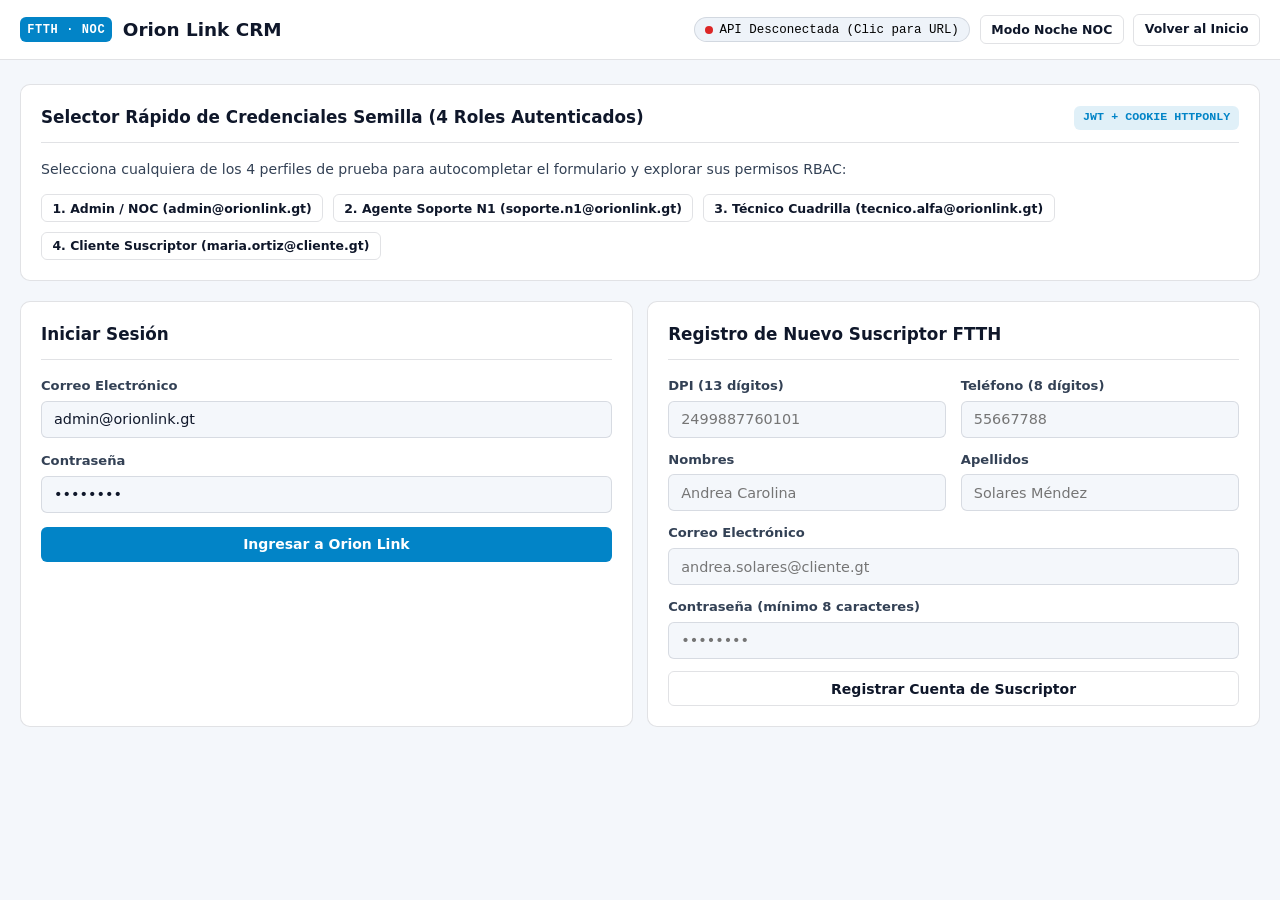
==== pages/auth.html @ fd2f9c3d "feat(auth-html): build authentication page with DPI registration and 4-role quick demo selector" ====
<!DOCTYPE html>
<html lang="es">
<head>
  <meta charset="UTF-8">
  <meta name="viewport" content="width=device-width, initial-scale=1.0">
  <title>Orion Link — Acceso Multi-Rol &amp; Registro de Suscriptores</title>
  <link rel="stylesheet" href="../css/styles.css">
</head>
<body>
  <header class="topbar">
    <a href="../index.html" class="brand">
      <span class="brand-badge">FTTH · NOC</span>
      <span>Orion Link CRM</span>
    </a>
    <div class="topbar-actions">
      <button type="button" class="api-status-pill" data-api-indicator>
        <span class="status-dot" data-api-dot></span>
        <span data-api-text>Verificando API...</span>
      </button>
      <button type="button" class="btn btn-outline btn-sm" data-action="toggle-theme">Modo Noche NOC</button>
      <a href="../index.html" class="btn btn-outline btn-sm">Volver al Inicio</a>
    </div>
  </header>

  <main class="container">
    <section class="card">
      <div class="card-header">
        <h1 class="card-title">Selector Rápido de Credenciales Semilla (4 Roles Autenticados)</h1>
        <span class="badge badge-info">JWT + Cookie HttpOnly</span>
      </div>
      <p style="font-size: 0.88rem; color: var(--text-secondary); margin-bottom: 0.85rem;">
        Selecciona cualquiera de los 4 perfiles de prueba para autocompletar el formulario y explorar sus permisos RBAC:
      </p>
      <div style="display: flex; flex-wrap: wrap; gap: 0.6rem;">
        <button type="button" class="btn btn-outline btn-sm" data-demo-email="admin@orionlink.gt" data-demo-role="Admin / NOC">
          1. Admin / NOC (admin@orionlink.gt)
        </button>
        <button type="button" class="btn btn-outline btn-sm" data-demo-email="soporte.n1@orionlink.gt" data-demo-role="Agente Soporte N1">
          2. Agente Soporte N1 (soporte.n1@orionlink.gt)
        </button>
        <button type="button" class="btn btn-outline btn-sm" data-demo-email="tecnico.alfa@orionlink.gt" data-demo-role="Técnico Cuadrilla Alfa">
          3. Técnico Cuadrilla (tecnico.alfa@orionlink.gt)
        </button>
        <button type="button" class="btn btn-outline btn-sm" data-demo-email="maria.ortiz@cliente.gt" data-demo-role="Cliente Suscriptor (En Falla Masiva)">
          4. Cliente Suscriptor (maria.ortiz@cliente.gt)
        </button>
      </div>
    </section>

    <div class="form-grid">
      <section class="card">
        <div class="card-header">
          <h2 class="card-title">Iniciar Sesión</h2>
        </div>
        <form id="login-form" style="display: grid; gap: 0.85rem;">
          <div>
            <label for="login-email">Correo Electrónico</label>
            <input type="email" id="login-email" required placeholder="admin@orionlink.gt" value="admin@orionlink.gt">
          </div>
          <div>
            <label for="login-password">Contraseña</label>
            <input type="password" id="login-password" required placeholder="••••••••" value="password">
          </div>
          <button type="submit" class="btn btn-primary">Ingresar a Orion Link</button>
        </form>
      </section>

      <section class="card">
        <div class="card-header">
          <h2 class="card-title">Registro de Nuevo Suscriptor FTTH</h2>
        </div>
        <form id="register-form" style="display: grid; gap: 0.75rem;">
          <div class="form-grid">
            <div>
              <label for="reg-dpi">DPI (13 dígitos)</label>
              <input type="text" id="reg-dpi" required minlength="13" maxlength="13" placeholder="2499887760101">
            </div>
            <div>
              <label for="reg-phone">Teléfono (8 dígitos)</label>
              <input type="text" id="reg-phone" required minlength="8" maxlength="8" placeholder="55667788">
            </div>
          </div>
          <div class="form-grid">
            <div>
              <label for="reg-first-name">Nombres</label>
              <input type="text" id="reg-first-name" required placeholder="Andrea Carolina">
            </div>
            <div>
              <label for="reg-last-name">Apellidos</label>
              <input type="text" id="reg-last-name" required placeholder="Solares Méndez">
            </div>
          </div>
          <div>
            <label for="reg-email">Correo Electrónico</label>
            <input type="email" id="reg-email" required placeholder="andrea.solares@cliente.gt">
          </div>
          <div>
            <label for="reg-password">Contraseña (mínimo 8 caracteres)</label>
            <input type="password" id="reg-password" required minlength="8" placeholder="••••••••">
          </div>
          <button type="submit" class="btn btn-outline">Registrar Cuenta de Suscriptor</button>
        </form>
      </section>
    </div>
  </main>

  <script type="module" src="../js/auth.js"></script>
</body>
</html>
---- css/styles.css ----
/* ============================================================================
   ORION LINK FRONTEND — SISTEMA DE DISEÑO BITEMA (MODO CLARO & MODO NOCHE NOC)
   Autor: Henrik Anderson Oloroso García (Anderson-Oloroso)
   Enfoque: Mobile-First, CSS Custom Properties, Alto Contraste WCAG
   ============================================================================ */

:root {
  --bg-page: #f4f7fb;
  --bg-surface: #ffffff;
  --bg-elevated: #eef3f9;
  --text-primary: #0f172a;
  --text-secondary: #334155;
  --text-muted: #64748b;
  --border-color: rgba(15, 23, 42, 0.12);
  --brand-primary: #0b2d62;
  --brand-accent: #0284c7;
  --brand-accent-soft: rgba(2, 132, 199, 0.12);
  --optical-optimal: #16a34a;
  --optical-optimal-bg: rgba(22, 163, 74, 0.12);
  --optical-warning: #d97706;
  --optical-warning-bg: rgba(217, 119, 6, 0.14);
  --optical-critical: #dc2626;
  --optical-critical-bg: rgba(220, 38, 38, 0.14);
  --radius-sm: 6px;
  --radius-md: 10px;
  --radius-lg: 14px;
  --font-sans: 'Inter', 'Segoe UI', system-ui, -apple-system, sans-serif;
  --font-mono: 'Consolas', 'Courier New', ui-monospace, monospace;
}

[data-theme="dark"] {
  --bg-page: #090d16;
  --bg-surface: #111827;
  --bg-elevated: #1e293b;
  --text-primary: #f8fafc;
  --text-secondary: #cbd5e1;
  --text-muted: #94a3b8;
  --border-color: rgba(148, 163, 184, 0.18);
  --brand-primary: #38bdf8;
  --brand-accent: #0ea5e9;
  --brand-accent-soft: rgba(56, 189, 248, 0.15);
  --optical-optimal: #4ade80;
  --optical-optimal-bg: rgba(74, 222, 128, 0.14);
  --optical-warning: #fbbf24;
  --optical-warning-bg: rgba(251, 191, 36, 0.16);
  --optical-critical: #f87171;
  --optical-critical-bg: rgba(248, 113, 113, 0.18);
}

*, *::before, *::after {
  box-sizing: border-box;
  margin: 0;
  padding: 0;
}

body {
  font-family: var(--font-sans);
  background-color: var(--bg-page);
  color: var(--text-primary);
  line-height: 1.5;
  min-height: 100vh;
  transition: background-color 0.2s ease, color 0.2s ease;
}

a {
  color: var(--brand-accent);
  text-decoration: none;
}

/* --- TOPBAR & NAVIGATION --- */
.topbar {
  position: sticky;
  top: 0;
  z-index: 50;
  background-color: var(--bg-surface);
  border-bottom: 1px solid var(--border-color);
  padding: 0.85rem 1.25rem;
  display: flex;
  flex-wrap: wrap;
  align-items: center;
  justify-content: space-between;
  gap: 0.75rem;
}

.brand {
  display: flex;
  align-items: center;
  gap: 0.65rem;
  font-weight: 700;
  font-size: 1.15rem;
  color: var(--text-primary);
}

.brand-badge {
  background: var(--brand-accent);
  color: #ffffff;
  font-family: var(--font-mono);
  font-size: 0.75rem;
  padding: 0.2rem 0.45rem;
  border-radius: var(--radius-sm);
  letter-spacing: 0.05em;
}

.topbar-actions {
  display: flex;
  align-items: center;
  flex-wrap: wrap;
  gap: 0.6rem;
}

.api-status-pill {
  display: inline-flex;
  align-items: center;
  gap: 0.4rem;
  font-size: 0.78rem;
  font-family: var(--font-mono);
  padding: 0.3rem 0.65rem;
  border-radius: 999px;
  border: 1px solid var(--border-color);
  background: var(--bg-elevated);
  cursor: pointer;
}

.status-dot {
  width: 8px;
  height: 8px;
  border-radius: 50%;
  background: var(--optical-warning);
}

.status-dot.online { background: var(--optical-optimal); }
.status-dot.offline { background: var(--optical-critical); }

/* --- BUTTONS & INPUTS --- */
.btn {
  display: inline-flex;
  align-items: center;
  justify-content: center;
  gap: 0.4rem;
  font-family: inherit;
  font-size: 0.875rem;
  font-weight: 600;
  padding: 0.55rem 1rem;
  border-radius: var(--radius-sm);
  border: 1px solid transparent;
  cursor: pointer;
  transition: opacity 0.15s ease, transform 0.1s ease;
}

.btn:hover { opacity: 0.92; }
.btn:active { transform: translateY(1px); }

.btn-primary {
  background-color: var(--brand-accent);
  color: #ffffff;
}

.btn-outline {
  background-color: transparent;
  border-color: var(--border-color);
  color: var(--text-primary);
}

.btn-danger {
  background-color: var(--optical-critical);
  color: #ffffff;
}

.btn-success {
  background-color: var(--optical-optimal);
  color: #ffffff;
}

.btn-sm {
  font-size: 0.78rem;
  padding: 0.35rem 0.65rem;
}

input, select, textarea {
  width: 100%;
  font-family: inherit;
  font-size: 0.9rem;
  padding: 0.6rem 0.75rem;
  border-radius: var(--radius-sm);
  border: 1px solid var(--border-color);
  background-color: var(--bg-page);
  color: var(--text-primary);
}

input:focus, select:focus, textarea:focus {
  outline: 2px solid var(--brand-accent);
  border-color: transparent;
}

label {
  display: block;
  font-size: 0.82rem;
  font-weight: 600;
  color: var(--text-secondary);
  margin-bottom: 0.3rem;
}

/* --- LAYOUT & CARDS --- */
.container {
  max-width: 1280px;
  margin: 0 auto;
  padding: 1.5rem 1.25rem;
}

.hero {
  background: var(--bg-surface);
  border: 1px solid var(--border-color);
  border-radius: var(--radius-lg);
  padding: 2rem 1.5rem;
  margin-bottom: 1.75rem;
  display: grid;
  gap: 1.5rem;
}

.hero-eyebrow {
  font-family: var(--font-mono);
  font-size: 0.75rem;
  text-transform: uppercase;
  letter-spacing: 0.12em;
  color: var(--brand-accent);
  margin-bottom: 0.5rem;
}

.hero h1 {
  font-size: clamp(1.6rem, 3vw, 2.35rem);
  line-height: 1.2;
  margin-bottom: 0.75rem;
}

.hero p {
  color: var(--text-secondary);
  max-width: 72ch;
}

.kpi-grid {
  display: grid;
  grid-template-columns: repeat(auto-fit, minmax(190px, 1fr));
  gap: 1rem;
  margin-bottom: 1.5rem;
}

.kpi-card {
  background: var(--bg-surface);
  border: 1px solid var(--border-color);
  border-radius: var(--radius-md);
  padding: 1.1rem;
}

.kpi-label {
  font-size: 0.76rem;
  text-transform: uppercase;
  letter-spacing: 0.06em;
  color: var(--text-muted);
  font-family: var(--font-mono);
}

.kpi-value {
  font-size: 1.75rem;
  font-weight: 700;
  margin-top: 0.25rem;
}

.card {
  background: var(--bg-surface);
  border: 1px solid var(--border-color);
  border-radius: var(--radius-md);
  padding: 1.25rem;
  margin-bottom: 1.25rem;
}

.card-header {
  display: flex;
  flex-wrap: wrap;
  align-items: center;
  justify-content: space-between;
  gap: 0.75rem;
  margin-bottom: 1rem;
  padding-bottom: 0.75rem;
  border-bottom: 1px solid var(--border-color);
}

.card-title {
  font-size: 1.05rem;
  font-weight: 700;
}

/* --- OPTICAL BADGES & STATUS CHIPS --- */
.badge {
  display: inline-flex;
  align-items: center;
  gap: 0.3rem;
  font-family: var(--font-mono);
  font-size: 0.73rem;
  font-weight: 600;
  padding: 0.2rem 0.55rem;
  border-radius: var(--radius-sm);
  text-transform: uppercase;
}

.badge-optimal {
  background: var(--optical-optimal-bg);
  color: var(--optical-optimal);
}

.badge-warning {
  background: var(--optical-warning-bg);
  color: var(--optical-warning);
}

.badge-critical {
  background: var(--optical-critical-bg);
  color: var(--optical-critical);
}

.badge-info {
  background: var(--brand-accent-soft);
  color: var(--brand-accent);
}

/* --- TABLES --- */
.table-wrap {
  width: 100%;
  overflow-x: auto;
}

table {
  width: 100%;
  border-collapse: collapse;
  font-size: 0.86rem;
}

th, td {
  text-align: left;
  padding: 0.7rem 0.75rem;
  border-bottom: 1px solid var(--border-color);
}

th {
  font-family: var(--font-mono);
  font-size: 0.74rem;
  text-transform: uppercase;
  letter-spacing: 0.06em;
  color: var(--text-muted);
  background: var(--bg-elevated);
}

/* --- TABS & FORMS --- */
.tabs {
  display: flex;
  flex-wrap: wrap;
  gap: 0.5rem;
  margin-bottom: 1.25rem;
}

.tab-btn {
  background: var(--bg-surface);
  border: 1px solid var(--border-color);
  color: var(--text-secondary);
  padding: 0.55rem 1rem;
  border-radius: var(--radius-sm);
  font-weight: 600;
  font-size: 0.85rem;
  cursor: pointer;
}

.tab-btn.active {
  background: var(--brand-accent);
  color: #ffffff;
  border-color: var(--brand-accent);
}

.tab-panel {
  display: none;
}

.tab-panel.active {
  display: block;
}

.form-grid {
  display: grid;
  grid-template-columns: repeat(auto-fit, minmax(220px, 1fr));
  gap: 0.9rem;
}

.outage-alert-banner {
  background: var(--optical-critical-bg);
  border: 1px solid var(--optical-critical);
  color: var(--text-primary);
  padding: 1rem 1.25rem;
  border-radius: var(--radius-md);
  margin-bottom: 1.25rem;
  display: flex;
  flex-wrap: wrap;
  align-items: center;
  justify-content: space-between;
  gap: 0.75rem;
}

.toast-container {
  position: fixed;
  bottom: 1.25rem;
  right: 1.25rem;
  z-index: 100;
  display: flex;
  flex-direction: column;
  gap: 0.5rem;
  max-width: 380px;
}

.toast {
  background: var(--bg-surface);
  border-left: 4px solid var(--brand-accent);
  border-top: 1px solid var(--border-color);
  border-right: 1px solid var(--border-color);
  border-bottom: 1px solid var(--border-color);
  padding: 0.85rem 1rem;
  border-radius: var(--radius-sm);
  font-size: 0.85rem;
}

.toast.error { border-left-color: var(--optical-critical); }
.toast.success { border-left-color: var(--optical-optimal); }

.hidden { display: none !important; }
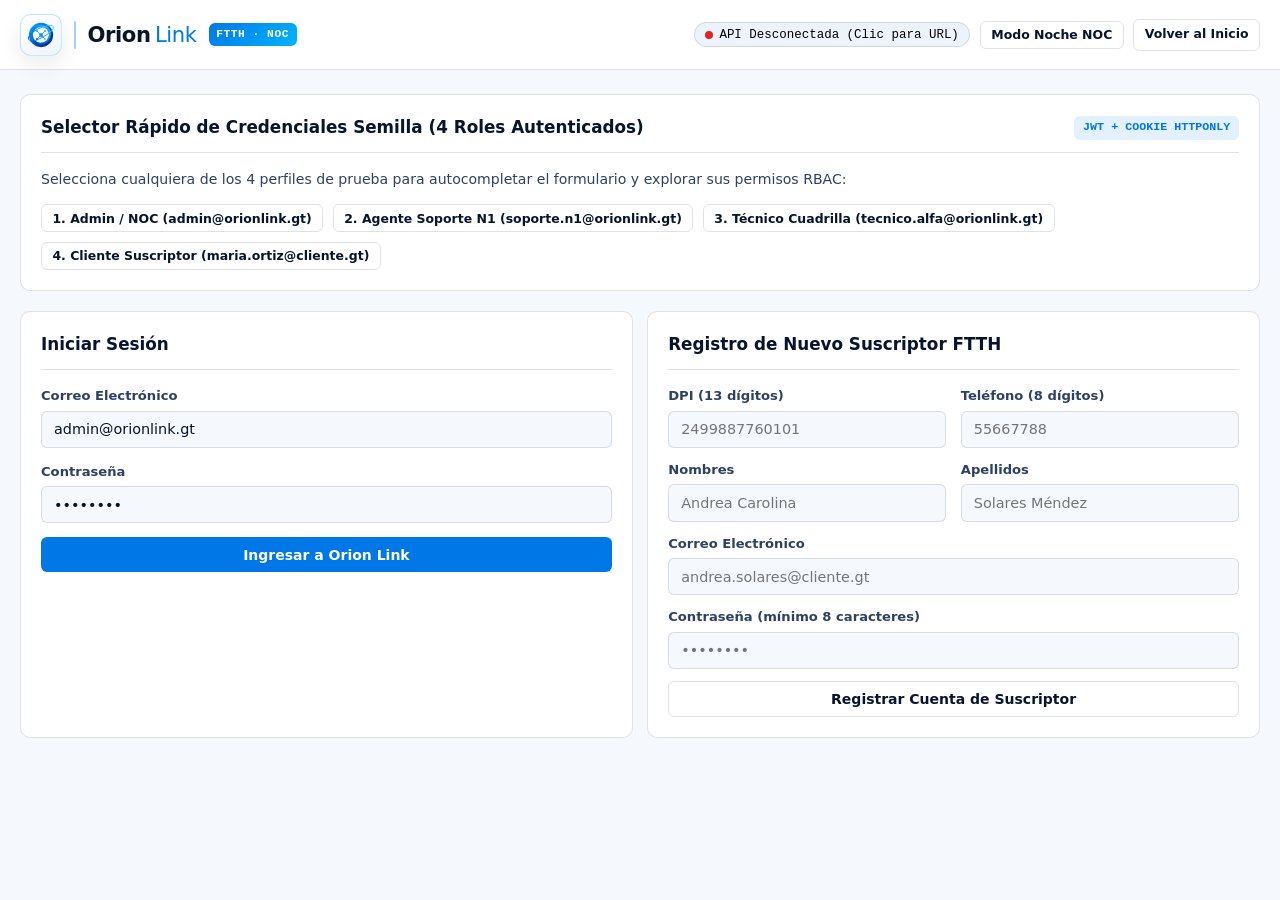
==== commit 4490229a: "merge(develop): integrate official Orion Link visual identity and dual-theme brand system" ====
--- a/pages/auth.html
+++ b/pages/auth.html
@@ -4,13 +4,21 @@
   <meta charset="UTF-8">
   <meta name="viewport" content="width=device-width, initial-scale=1.0">
   <title>Orion Link — Acceso Multi-Rol &amp; Registro de Suscriptores</title>
+  <link rel="icon" type="image/svg+xml" href="../assets/img/orion-link-mark.svg">
   <link rel="stylesheet" href="../css/styles.css">
 </head>
 <body>
   <header class="topbar">
-    <a href="../index.html" class="brand">
+    <a href="../index.html" class="brand" aria-label="Orion Link Inicio">
+      <span class="brand-mark-tile">
+        <img src="../assets/img/orion-link-mark.svg" alt="Orion Link Isotipo">
+      </span>
+      <span class="brand-divider" aria-hidden="true"></span>
+      <span class="brand-wordmark">
+        <span class="brand-wordmark-orion">Orion</span>
+        <span class="brand-wordmark-link">Link</span>
+      </span>
       <span class="brand-badge">FTTH · NOC</span>
-      <span>Orion Link CRM</span>
     </a>
     <div class="topbar-actions">
       <button type="button" class="api-status-pill" data-api-indicator>
--- a/css/styles.css
+++ b/css/styles.css
@@ -5,16 +5,23 @@
    ============================================================================ */
 
 :root {
-  --bg-page: #f4f7fb;
+  --bg-page: #f5f8fc;
   --bg-surface: #ffffff;
-  --bg-elevated: #eef3f9;
-  --text-primary: #0f172a;
-  --text-secondary: #334155;
-  --text-muted: #64748b;
-  --border-color: rgba(15, 23, 42, 0.12);
-  --brand-primary: #0b2d62;
-  --brand-accent: #0284c7;
-  --brand-accent-soft: rgba(2, 132, 199, 0.12);
+  --bg-elevated: #edf3fb;
+  --text-primary: #06142e;
+  --text-secondary: #2c4163;
+  --text-muted: #5b7094;
+  --border-color: rgba(6, 20, 46, 0.12);
+  --brand-primary: #06142e;
+  --brand-wordmark-orion: #06142e;
+  --brand-wordmark-link: #0077e6;
+  --brand-divider: rgba(0, 119, 230, 0.35);
+  --brand-tile-bg: linear-gradient(145deg, #ffffff 0%, #eef5ff 100%);
+  --brand-tile-border: rgba(0, 119, 230, 0.18);
+  --brand-tile-shadow: 0 8px 20px rgba(6, 20, 46, 0.08);
+  --brand-accent: #0077e6;
+  --brand-accent-bright: #00b4ff;
+  --brand-accent-soft: rgba(0, 119, 230, 0.11);
   --optical-optimal: #16a34a;
   --optical-optimal-bg: rgba(22, 163, 74, 0.12);
   --optical-warning: #d97706;
@@ -23,22 +30,29 @@
   --optical-critical-bg: rgba(220, 38, 38, 0.14);
   --radius-sm: 6px;
   --radius-md: 10px;
-  --radius-lg: 14px;
+  --radius-lg: 16px;
   --font-sans: 'Inter', 'Segoe UI', system-ui, -apple-system, sans-serif;
   --font-mono: 'Consolas', 'Courier New', ui-monospace, monospace;
 }
 
 [data-theme="dark"] {
-  --bg-page: #090d16;
-  --bg-surface: #111827;
-  --bg-elevated: #1e293b;
-  --text-primary: #f8fafc;
-  --text-secondary: #cbd5e1;
-  --text-muted: #94a3b8;
-  --border-color: rgba(148, 163, 184, 0.18);
-  --brand-primary: #38bdf8;
-  --brand-accent: #0ea5e9;
-  --brand-accent-soft: rgba(56, 189, 248, 0.15);
+  --bg-page: #01091d;
+  --bg-surface: #041230;
+  --bg-elevated: #081d47;
+  --text-primary: #ffffff;
+  --text-secondary: #c5d8f6;
+  --text-muted: #7f9bc4;
+  --border-color: rgba(0, 180, 255, 0.22);
+  --brand-primary: #21b8ff;
+  --brand-wordmark-orion: #ffffff;
+  --brand-wordmark-link: #19b5fe;
+  --brand-divider: rgba(25, 181, 254, 0.42);
+  --brand-tile-bg: linear-gradient(145deg, #041537 0%, #020b21 100%);
+  --brand-tile-border: rgba(25, 181, 254, 0.36);
+  --brand-tile-shadow: 0 8px 22px rgba(0, 180, 255, 0.16);
+  --brand-accent: #0095ff;
+  --brand-accent-bright: #29c8ff;
+  --brand-accent-soft: rgba(25, 181, 254, 0.16);
   --optical-optimal: #4ade80;
   --optical-optimal-bg: rgba(74, 222, 128, 0.14);
   --optical-warning: #fbbf24;
@@ -83,22 +97,84 @@
 }
 
 .brand {
-  display: flex;
-  align-items: center;
-  gap: 0.65rem;
-  font-weight: 700;
-  font-size: 1.15rem;
+  display: inline-flex;
+  align-items: center;
+  gap: 0.75rem;
+  text-decoration: none;
   color: var(--text-primary);
 }
 
+.brand-mark-tile {
+  width: 42px;
+  height: 42px;
+  border-radius: 11px;
+  background: var(--brand-tile-bg);
+  border: 1px solid var(--brand-tile-border);
+  box-shadow: var(--brand-tile-shadow);
+  display: inline-flex;
+  align-items: center;
+  justify-content: center;
+  padding: 4px;
+  flex-shrink: 0;
+}
+
+.brand-mark-tile img,
+.brand-mark-tile svg {
+  width: 100%;
+  height: 100%;
+  display: block;
+}
+
+.brand-mark-tile.brand-mark-lg {
+  width: 78px;
+  height: 78px;
+  border-radius: 20px;
+  padding: 8px;
+}
+
+.brand-divider {
+  width: 1.5px;
+  height: 28px;
+  background: var(--brand-divider);
+  border-radius: 2px;
+}
+
+.brand-wordmark {
+  display: inline-flex;
+  align-items: baseline;
+  gap: 0.28rem;
+  font-size: 1.32rem;
+  letter-spacing: -0.02em;
+  line-height: 1;
+}
+
+.brand-wordmark-orion {
+  font-weight: 800;
+  color: var(--brand-wordmark-orion);
+}
+
+.brand-wordmark-link {
+  font-weight: 400;
+  color: var(--brand-wordmark-link);
+}
+
 .brand-badge {
-  background: var(--brand-accent);
+  background: linear-gradient(135deg, var(--brand-accent) 0%, var(--brand-accent-bright) 100%);
   color: #ffffff;
   font-family: var(--font-mono);
-  font-size: 0.75rem;
-  padding: 0.2rem 0.45rem;
+  font-size: 0.7rem;
+  font-weight: 700;
+  padding: 0.2rem 0.48rem;
   border-radius: var(--radius-sm);
   letter-spacing: 0.05em;
+}
+
+.hero-brand-lockup {
+  display: flex;
+  flex-wrap: wrap;
+  align-items: center;
+  gap: 1.15rem;
+  margin-bottom: 0.85rem;
 }
 
 .topbar-actions {
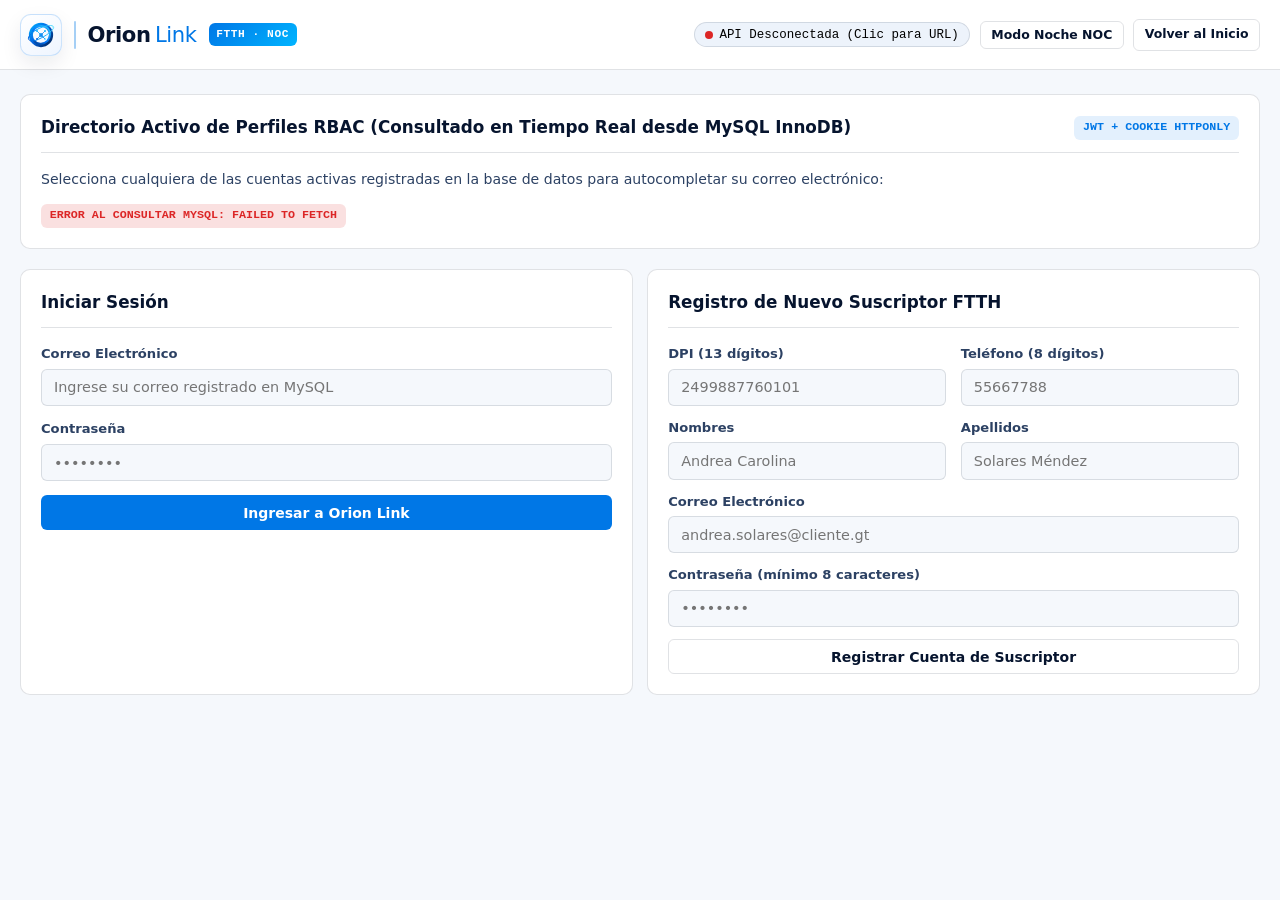
==== commit 436c604a: "refactor(zero-demos): remove all hardcoded HTML demo values and fetch live roles from MySQL" ====
--- a/pages/auth.html
+++ b/pages/auth.html
@@ -33,25 +33,14 @@
   <main class="container">
     <section class="card">
       <div class="card-header">
-        <h1 class="card-title">Selector Rápido de Credenciales Semilla (4 Roles Autenticados)</h1>
+        <h1 class="card-title">Directorio Activo de Perfiles RBAC (Consultado en Tiempo Real desde MySQL InnoDB)</h1>
         <span class="badge badge-info">JWT + Cookie HttpOnly</span>
       </div>
       <p style="font-size: 0.88rem; color: var(--text-secondary); margin-bottom: 0.85rem;">
-        Selecciona cualquiera de los 4 perfiles de prueba para autocompletar el formulario y explorar sus permisos RBAC:
+        Selecciona cualquiera de las cuentas activas registradas en la base de datos para autocompletar su correo electrónico:
       </p>
-      <div style="display: flex; flex-wrap: wrap; gap: 0.6rem;">
-        <button type="button" class="btn btn-outline btn-sm" data-demo-email="admin@orionlink.gt" data-demo-role="Admin / NOC">
-          1. Admin / NOC (admin@orionlink.gt)
-        </button>
-        <button type="button" class="btn btn-outline btn-sm" data-demo-email="soporte.n1@orionlink.gt" data-demo-role="Agente Soporte N1">
-          2. Agente Soporte N1 (soporte.n1@orionlink.gt)
-        </button>
-        <button type="button" class="btn btn-outline btn-sm" data-demo-email="tecnico.alfa@orionlink.gt" data-demo-role="Técnico Cuadrilla Alfa">
-          3. Técnico Cuadrilla (tecnico.alfa@orionlink.gt)
-        </button>
-        <button type="button" class="btn btn-outline btn-sm" data-demo-email="maria.ortiz@cliente.gt" data-demo-role="Cliente Suscriptor (En Falla Masiva)">
-          4. Cliente Suscriptor (maria.ortiz@cliente.gt)
-        </button>
+      <div id="db-roles-directory" style="display: flex; flex-wrap: wrap; gap: 0.6rem;">
+        <span class="badge badge-info">Consultando perfiles activos en MySQL...</span>
       </div>
     </section>
 
@@ -63,11 +52,11 @@
         <form id="login-form" style="display: grid; gap: 0.85rem;">
           <div>
             <label for="login-email">Correo Electrónico</label>
-            <input type="email" id="login-email" required placeholder="admin@orionlink.gt" value="admin@orionlink.gt">
+            <input type="email" id="login-email" required placeholder="Ingrese su correo registrado en MySQL">
           </div>
           <div>
             <label for="login-password">Contraseña</label>
-            <input type="password" id="login-password" required placeholder="••••••••" value="password">
+            <input type="password" id="login-password" required placeholder="••••••••">
           </div>
           <button type="submit" class="btn btn-primary">Ingresar a Orion Link</button>
         </form>
